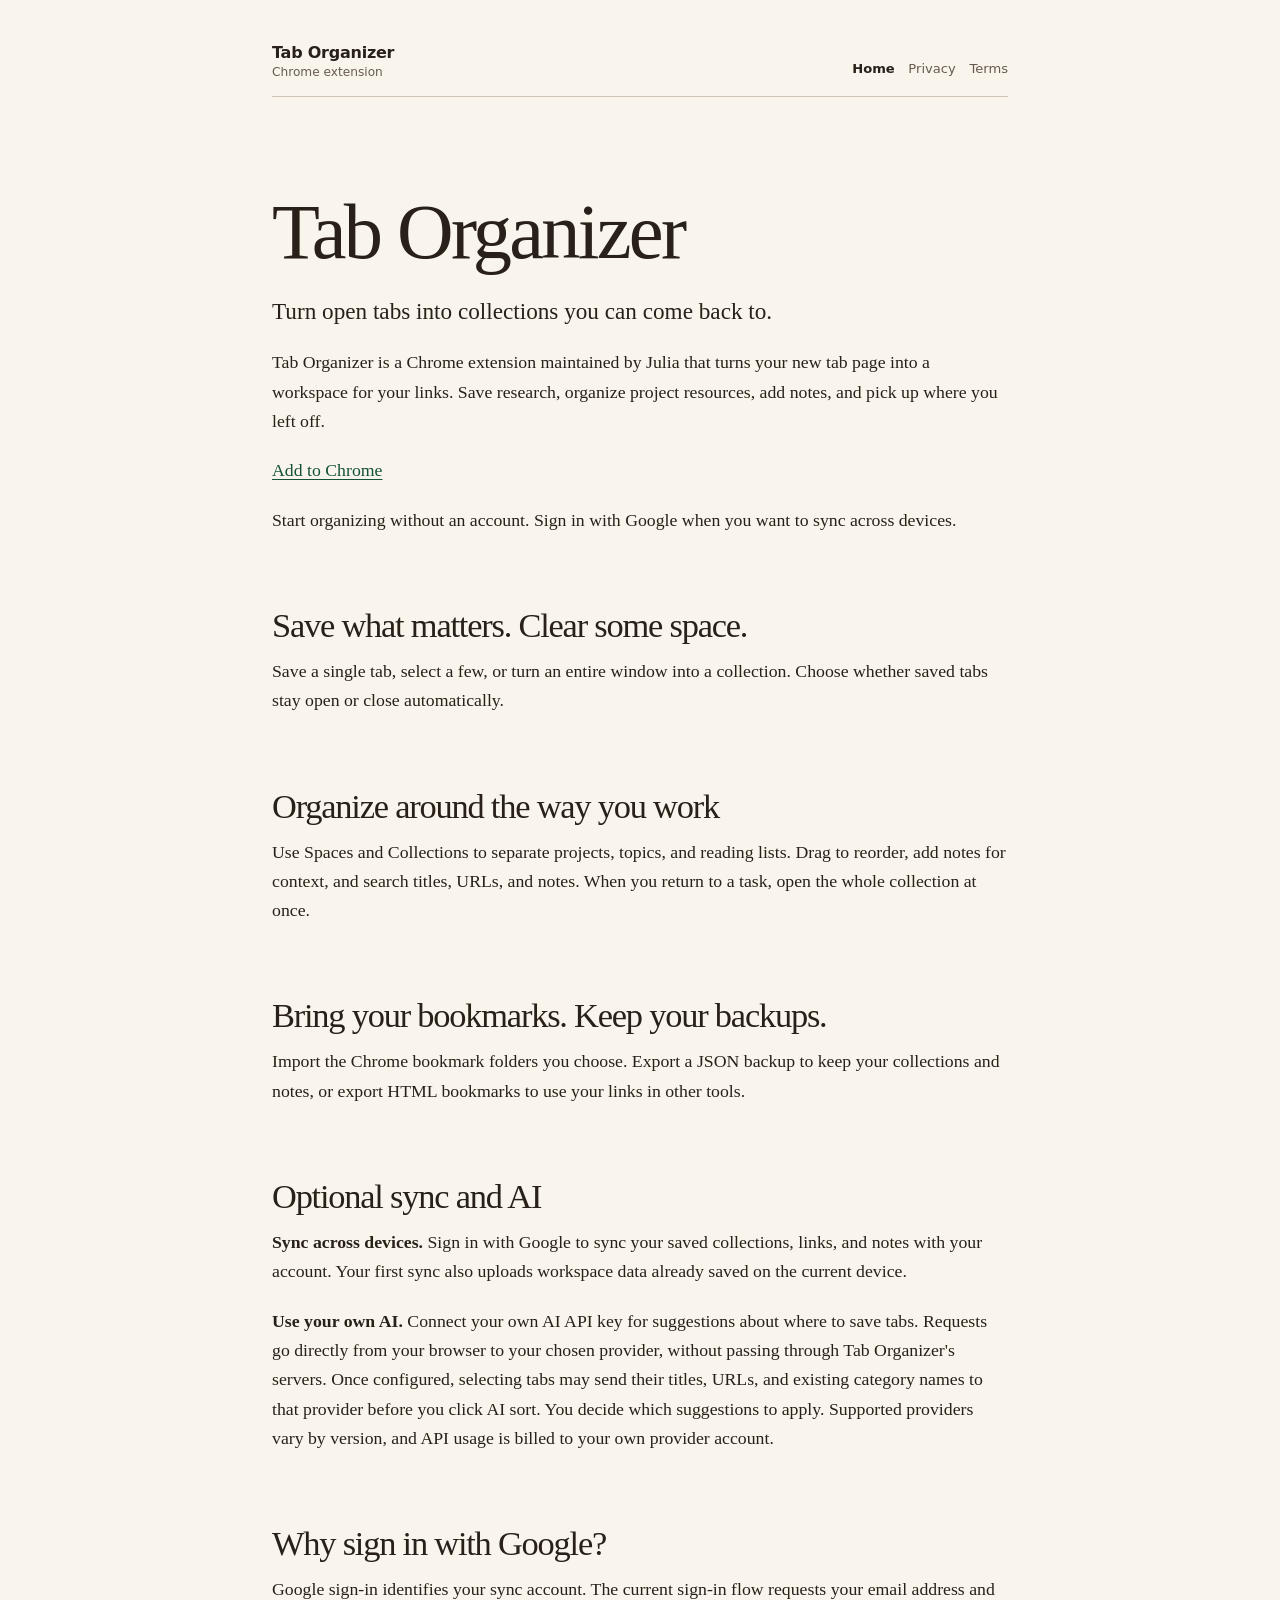
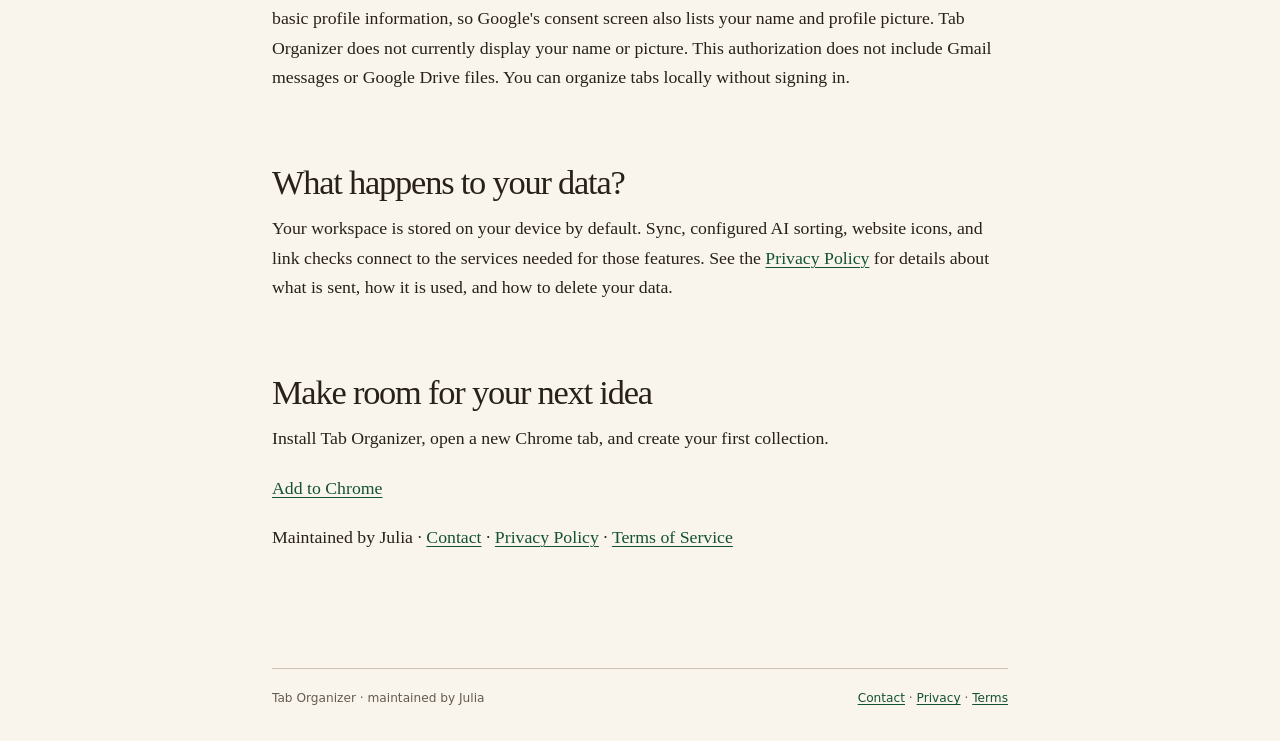
==== index.html @ 96f3fb26 "Publish Tab Organizer public pages" ====
<!doctype html>
<html lang="en">
<head>
  <meta charset="utf-8">
  <meta name="viewport" content="width=device-width, initial-scale=1">
  <meta name="description" content="Turn open tabs into collections you can come back to.">
  <title>Tab Organizer · Tab Organizer</title>
  <link rel="stylesheet" href="styles.css">
</head>
<body>
  <a class="skip-link" href="#main-content">Skip to content</a>
  <header class="site-header">
    <div class="masthead"><a class="wordmark" href="./">Tab Organizer</a><span>Chrome extension</span></div>
    <nav aria-label="Primary navigation"><a aria-current="page" href="./">Home</a><a href="privacy/">Privacy</a><a href="terms/">Terms</a></nav>
  </header>
  <main id="main-content"><h1>Tab Organizer</h1>

<p>Turn open tabs into collections you can come back to.</p>

<p>Tab Organizer is a Chrome extension maintained by Julia that turns your new tab page into a workspace for your links. Save research, organize project resources, add notes, and pick up where you left off.</p>

<p><a href="https://chromewebstore.google.com/detail/dhcfmkibljiggkieeikdoonjkkaooaof">Add to Chrome</a></p>

<p>Start organizing without an account. Sign in with Google when you want to sync across devices.</p>

<h2>Save what matters. Clear some space.</h2>

<p>Save a single tab, select a few, or turn an entire window into a collection. Choose whether saved tabs stay open or close automatically.</p>

<h2>Organize around the way you work</h2>

<p>Use Spaces and Collections to separate projects, topics, and reading lists. Drag to reorder, add notes for context, and search titles, URLs, and notes. When you return to a task, open the whole collection at once.</p>

<h2>Bring your bookmarks. Keep your backups.</h2>

<p>Import the Chrome bookmark folders you choose. Export a JSON backup to keep your collections and notes, or export HTML bookmarks to use your links in other tools.</p>

<h2>Optional sync and AI</h2>

<p><strong>Sync across devices.</strong> Sign in with Google to sync your saved collections, links, and notes with your account. Your first sync also uploads workspace data already saved on the current device.</p>

<p><strong>Use your own AI.</strong> Connect your own AI API key for suggestions about where to save tabs. Requests go directly from your browser to your chosen provider, without passing through Tab Organizer&#39;s servers. Once configured, selecting tabs may send their titles, URLs, and existing category names to that provider before you click AI sort. You decide which suggestions to apply. Supported providers vary by version, and API usage is billed to your own provider account.</p>

<h2>Why sign in with Google?</h2>

<p>Google sign-in identifies your sync account. The current sign-in flow requests your email address and basic profile information, so Google&#39;s consent screen also lists your name and profile picture. Tab Organizer does not currently display your name or picture. This authorization does not include Gmail messages or Google Drive files. You can organize tabs locally without signing in.</p>

<h2>What happens to your data?</h2>

<p>Your workspace is stored on your device by default. Sync, configured AI sorting, website icons, and link checks connect to the services needed for those features. See the <a href="privacy/">Privacy Policy</a> for details about what is sent, how it is used, and how to delete your data.</p>

<h2>Make room for your next idea</h2>

<p>Install Tab Organizer, open a new Chrome tab, and create your first collection.</p>

<p><a href="https://chromewebstore.google.com/detail/dhcfmkibljiggkieeikdoonjkkaooaof">Add to Chrome</a></p>

<p>Maintained by Julia · <a href="mailto:juliachen.designwork@gmail.com">Contact</a> · <a href="privacy/">Privacy Policy</a> · <a href="terms/">Terms of Service</a></p></main>
  <footer class="site-footer"><span>Tab Organizer · maintained by Julia</span><span><a href="mailto:juliachen.designwork@gmail.com">Contact</a> · <a href="privacy/">Privacy</a> · <a href="terms/">Terms</a></span></footer>
</body>
</html>
---- styles.css ----
:root {
  color-scheme: light;
  --paper: oklch(97% 0.012 83);
  --ink: oklch(25% 0.018 62);
  --muted: oklch(48% 0.024 65);
  --line: oklch(82% 0.025 77);
  --accent: oklch(39% 0.08 158);
  --focus: oklch(48% 0.15 250);
}
* { box-sizing: border-box; }
html { background: var(--paper); }
body { margin: 0; color: var(--ink); background: var(--paper); font-family: Georgia, 'Times New Roman', serif; font-size: clamp(1rem, .95rem + .2vw, 1.12rem); line-height: 1.65; }
a { color: var(--accent); text-decoration-thickness: .08em; text-underline-offset: .16em; overflow-wrap: anywhere; }
a:hover { color: var(--ink); }
a:focus-visible { outline: 3px solid var(--focus); outline-offset: 3px; border-radius: 2px; }
.skip-link { position: fixed; top: .75rem; left: .75rem; z-index: 2; padding: .45rem .7rem; background: var(--ink); color: var(--paper); transform: translateY(-180%); }
.skip-link:focus { transform: translateY(0); }
.site-header, main, .site-footer { width: min(100% - 2.5rem, 46rem); margin-inline: auto; }
.site-header { display: flex; align-items: end; justify-content: space-between; gap: 1rem; padding: clamp(1.4rem, 4vw, 2.7rem) 0 1rem; border-bottom: 1px solid var(--line); font-family: ui-sans-serif, system-ui, sans-serif; }
.masthead { display: grid; gap: .1rem; line-height: 1.25; }
.wordmark { color: var(--ink); font-size: 1rem; font-weight: 700; text-decoration: none; letter-spacing: -.015em; }
.masthead span { color: var(--muted); font-size: .76rem; }
nav { display: flex; flex-wrap: wrap; gap: .85rem; font-size: .82rem; }
nav a { color: var(--muted); text-decoration: none; }
nav a[aria-current='page'] { color: var(--ink); font-weight: 700; }
main { padding: clamp(2.8rem, 8vw, 5.8rem) 0 clamp(3rem, 8vw, 6rem); }
h1, h2 { font-weight: 400; line-height: 1.08; letter-spacing: -.035em; }
h1 { max-width: 15ch; margin: 0 0 1.2rem; font-size: clamp(2.55rem, 8vw, 4.9rem); }
h2 { margin: clamp(2.7rem, 7vw, 4.5rem) 0 .8rem; font-size: clamp(1.48rem, 4vw, 2.15rem); }
h1 + p { max-width: 34rem; margin-top: 0; font-size: clamp(1.18rem, 1.05rem + .5vw, 1.45rem); line-height: 1.5; }
p, ul { margin: 0 0 1.25rem; }
ul { padding-left: 1.3rem; }
li + li { margin-top: .45rem; }
strong { font-weight: 700; }
.site-footer { display: flex; justify-content: space-between; gap: 1rem; padding: 1.25rem 0 2.1rem; border-top: 1px solid var(--line); color: var(--muted); font-family: ui-sans-serif, system-ui, sans-serif; font-size: .76rem; line-height: 1.5; }
@media (max-width: 34rem) { .site-header, .site-footer { align-items: start; flex-direction: column; } }
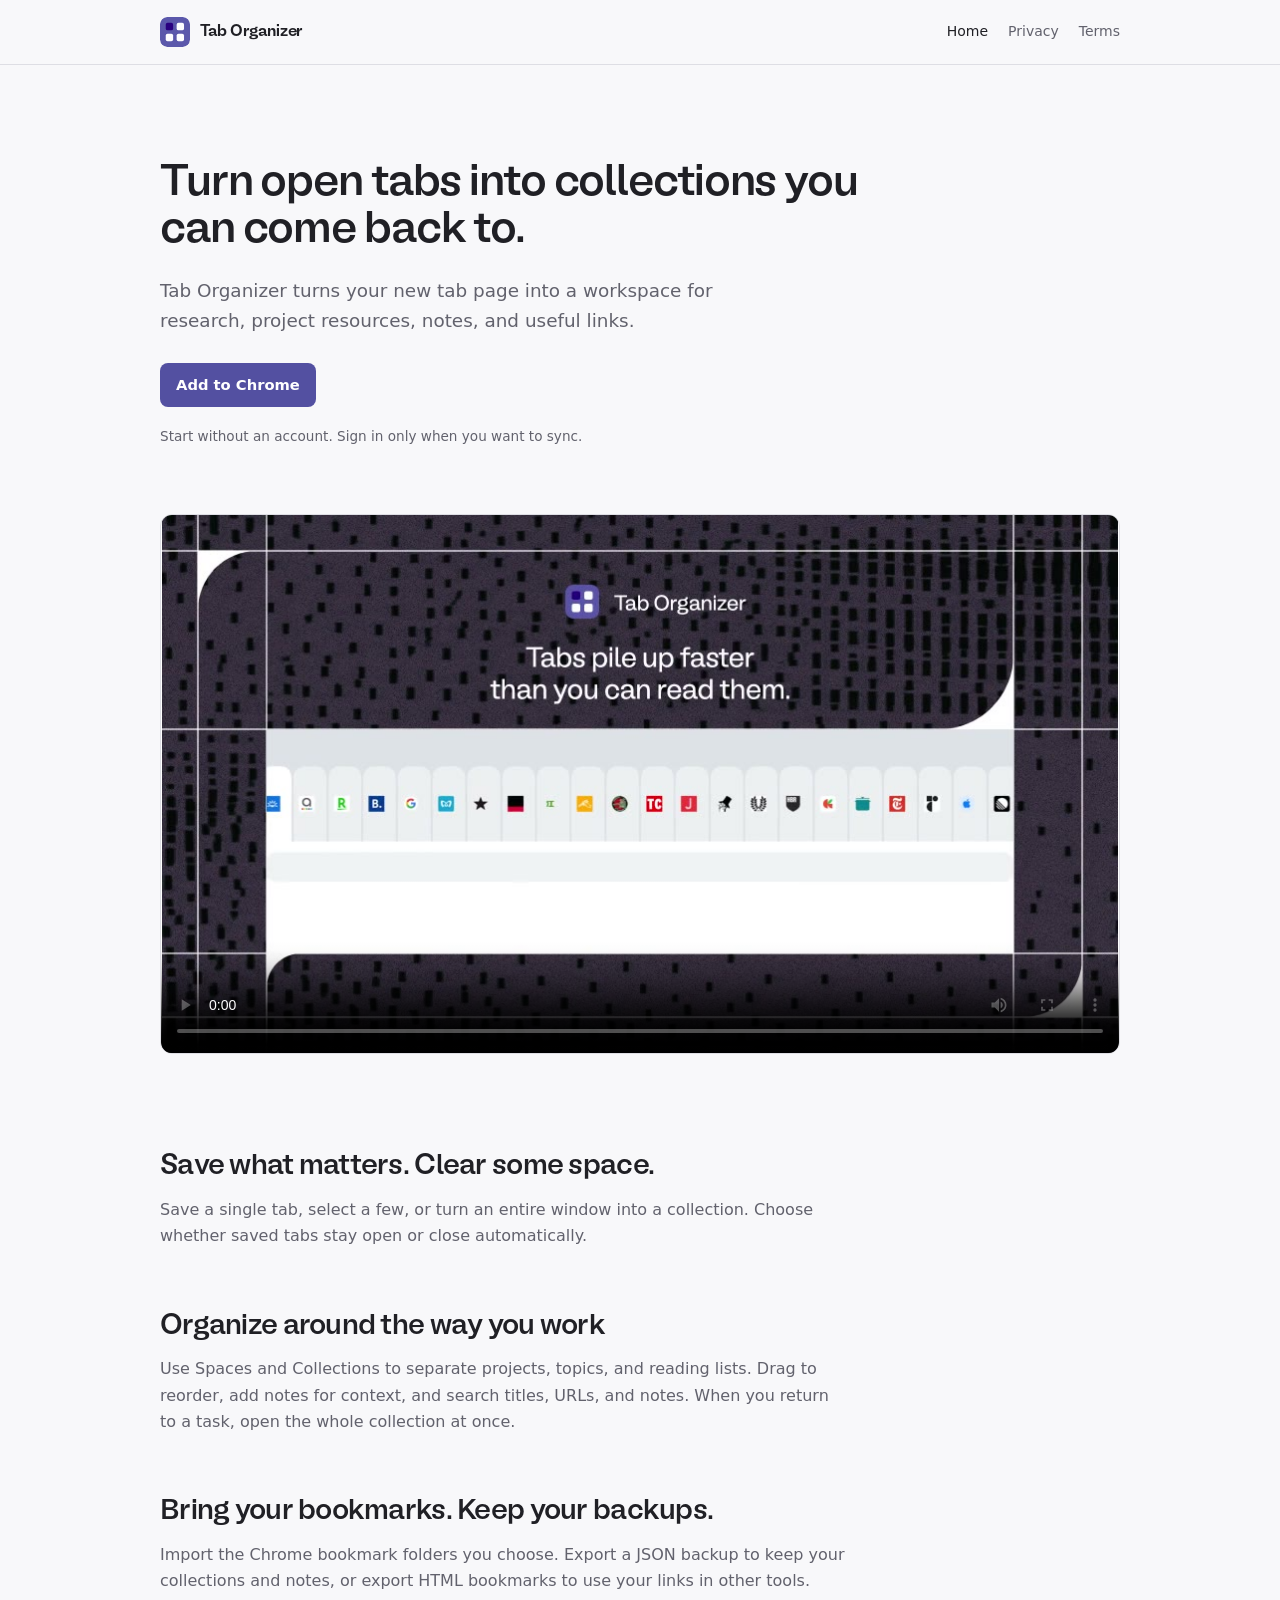
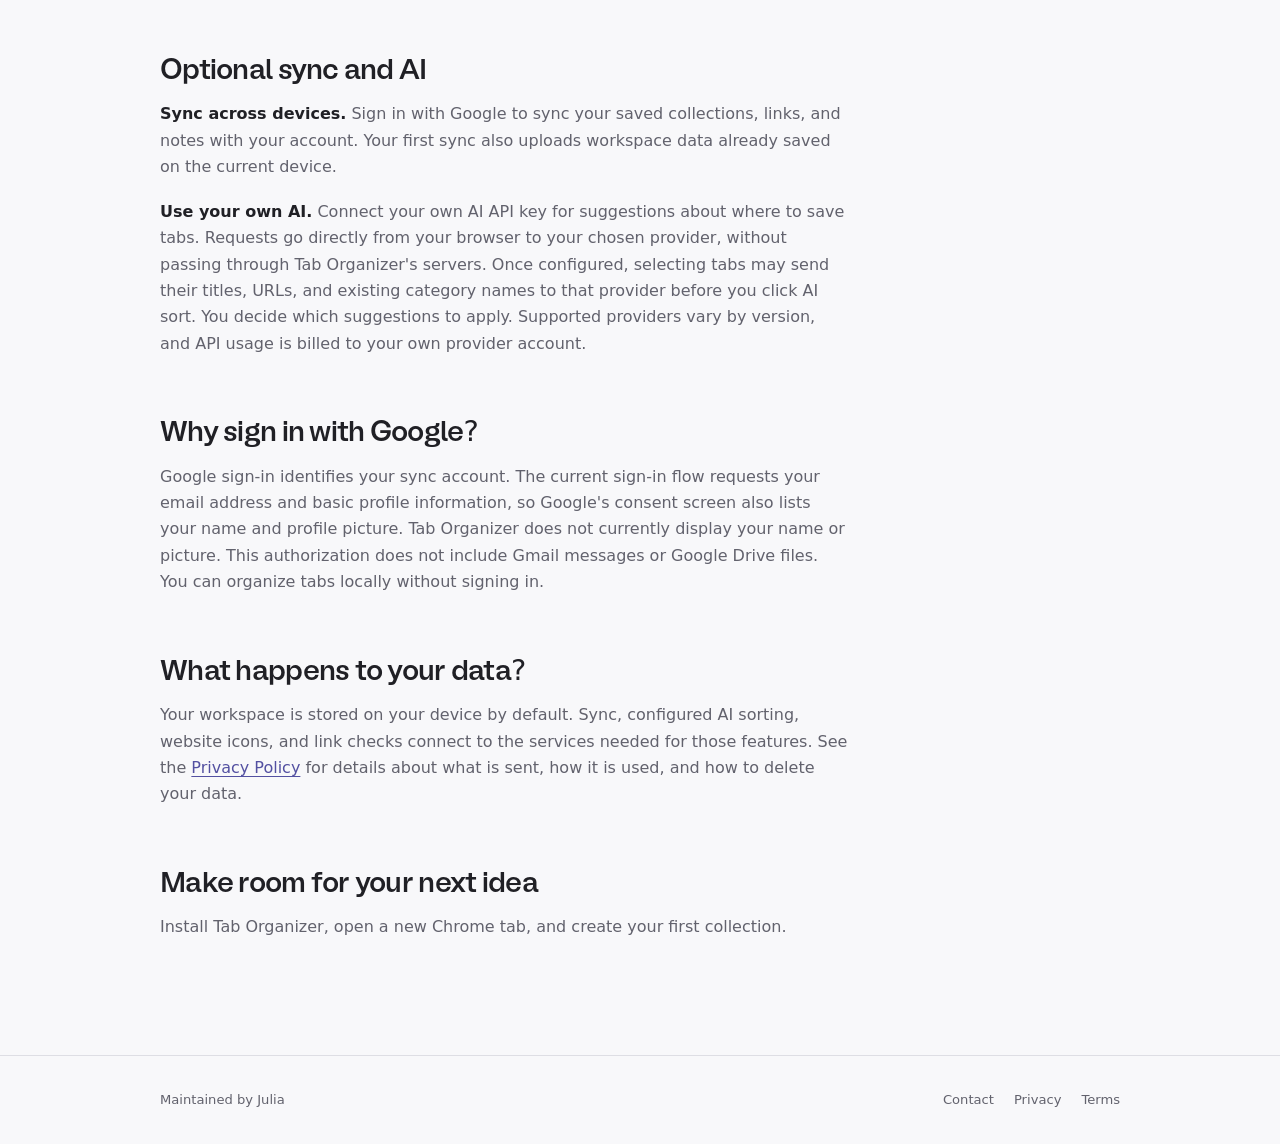
==== commit 4277fc19: "Refresh site and add product video" ====
--- a/index.html
+++ b/index.html
@@ -3,59 +3,112 @@
 <head>
   <meta charset="utf-8">
   <meta name="viewport" content="width=device-width, initial-scale=1">
+  <meta name="google-site-verification" content="kIZrXvDH9I8rc67ymch1c_rf15SznMS1m91wv7QL0Gw">
   <meta name="description" content="Turn open tabs into collections you can come back to.">
-  <title>Tab Organizer · Tab Organizer</title>
+  <title>Tab Organizer</title>
+  <link rel="icon" href="app-icon.svg" type="image/svg+xml">
   <link rel="stylesheet" href="styles.css">
 </head>
 <body>
   <a class="skip-link" href="#main-content">Skip to content</a>
   <header class="site-header">
-    <div class="masthead"><a class="wordmark" href="./">Tab Organizer</a><span>Chrome extension</span></div>
-    <nav aria-label="Primary navigation"><a aria-current="page" href="./">Home</a><a href="privacy/">Privacy</a><a href="terms/">Terms</a></nav>
+    <div class="site-width header-inner">
+      <a class="brand" href="./" aria-label="Tab Organizer home">
+        <img src="app-icon.svg" width="30" height="30" alt="">
+        <span>Tab Organizer</span>
+      </a>
+      <nav aria-label="Primary navigation">
+        <a aria-current="page" href="./">Home</a>
+        <a href="privacy/">Privacy</a>
+        <a href="terms/">Terms</a>
+      </nav>
+    </div>
   </header>
-  <main id="main-content"><h1>Tab Organizer</h1>
+  <main id="main-content" class="site-width home-main">
+<header class="page-header home-header">
+<h1>Turn open tabs into collections you can come back to.</h1>
 
-<p>Turn open tabs into collections you can come back to.</p>
+<p>Tab Organizer turns your new tab page into a workspace for research, project resources, notes, and useful links.</p>
 
-<p>Tab Organizer is a Chrome extension maintained by Julia that turns your new tab page into a workspace for your links. Save research, organize project resources, add notes, and pick up where you left off.</p>
+<p><a class="button" href="https://chromewebstore.google.com/detail/dhcfmkibljiggkieeikdoonjkkaooaof">Add to Chrome</a></p>
 
-<p><a href="https://chromewebstore.google.com/detail/dhcfmkibljiggkieeikdoonjkkaooaof">Add to Chrome</a></p>
+<p class="small-note">Start without an account. Sign in only when you want to sync.</p>
+</header>
 
-<p>Start organizing without an account. Sign in with Google when you want to sync across devices.</p>
+<figure class="product-demo">
+  <video controls playsinline preload="metadata" poster="video-poster.jpg" aria-label="Tab Organizer product overview">
+    <source src="product-overview.mp4" type="video/mp4">
+    Your browser does not support embedded video. <a href="product-overview.mp4">Open the product video</a>.
+  </video>
+</figure>
 
+<article class="home-copy">
+<section>
 <h2>Save what matters. Clear some space.</h2>
 
 <p>Save a single tab, select a few, or turn an entire window into a collection. Choose whether saved tabs stay open or close automatically.</p>
 
+
+</section>
+
+<section>
 <h2>Organize around the way you work</h2>
 
 <p>Use Spaces and Collections to separate projects, topics, and reading lists. Drag to reorder, add notes for context, and search titles, URLs, and notes. When you return to a task, open the whole collection at once.</p>
 
+
+</section>
+
+<section>
 <h2>Bring your bookmarks. Keep your backups.</h2>
 
 <p>Import the Chrome bookmark folders you choose. Export a JSON backup to keep your collections and notes, or export HTML bookmarks to use your links in other tools.</p>
 
+
+</section>
+
+<section>
 <h2>Optional sync and AI</h2>
 
 <p><strong>Sync across devices.</strong> Sign in with Google to sync your saved collections, links, and notes with your account. Your first sync also uploads workspace data already saved on the current device.</p>
 
 <p><strong>Use your own AI.</strong> Connect your own AI API key for suggestions about where to save tabs. Requests go directly from your browser to your chosen provider, without passing through Tab Organizer&#39;s servers. Once configured, selecting tabs may send their titles, URLs, and existing category names to that provider before you click AI sort. You decide which suggestions to apply. Supported providers vary by version, and API usage is billed to your own provider account.</p>
 
+
+</section>
+
+<section>
 <h2>Why sign in with Google?</h2>
 
 <p>Google sign-in identifies your sync account. The current sign-in flow requests your email address and basic profile information, so Google&#39;s consent screen also lists your name and profile picture. Tab Organizer does not currently display your name or picture. This authorization does not include Gmail messages or Google Drive files. You can organize tabs locally without signing in.</p>
 
+
+</section>
+
+<section>
 <h2>What happens to your data?</h2>
 
 <p>Your workspace is stored on your device by default. Sync, configured AI sorting, website icons, and link checks connect to the services needed for those features. See the <a href="privacy/">Privacy Policy</a> for details about what is sent, how it is used, and how to delete your data.</p>
 
+
+</section>
+
+<section>
 <h2>Make room for your next idea</h2>
 
 <p>Install Tab Organizer, open a new Chrome tab, and create your first collection.</p>
-
-<p><a href="https://chromewebstore.google.com/detail/dhcfmkibljiggkieeikdoonjkkaooaof">Add to Chrome</a></p>
-
-<p>Maintained by Julia · <a href="mailto:juliachen.designwork@gmail.com">Contact</a> · <a href="privacy/">Privacy Policy</a> · <a href="terms/">Terms of Service</a></p></main>
-  <footer class="site-footer"><span>Tab Organizer · maintained by Julia</span><span><a href="mailto:juliachen.designwork@gmail.com">Contact</a> · <a href="privacy/">Privacy</a> · <a href="terms/">Terms</a></span></footer>
+</section>
+</article>
+  </main>
+  <footer class="site-footer">
+    <div class="site-width footer-inner">
+      <span>Maintained by Julia</span>
+      <nav aria-label="Footer navigation">
+        <a href="mailto:juliachen.designwork@gmail.com">Contact</a>
+        <a href="privacy/">Privacy</a>
+        <a href="terms/">Terms</a>
+      </nav>
+    </div>
+  </footer>
 </body>
 </html>
--- a/styles.css
+++ b/styles.css
@@ -1,36 +1,370 @@
+@font-face {
+  font-family: "BL Melody";
+  src: url("fonts/BLMelody-Medium.otf") format("opentype");
+  font-display: swap;
+  font-style: normal;
+  font-weight: 500;
+}
+
+@font-face {
+  font-family: "BL Melody";
+  src: url("fonts/BLMelody-SemiBold.otf") format("opentype");
+  font-display: swap;
+  font-style: normal;
+  font-weight: 600;
+}
+
 :root {
-  color-scheme: light;
-  --paper: oklch(97% 0.012 83);
-  --ink: oklch(25% 0.018 62);
-  --muted: oklch(48% 0.024 65);
-  --line: oklch(82% 0.025 77);
-  --accent: oklch(39% 0.08 158);
-  --focus: oklch(48% 0.15 250);
-}
-* { box-sizing: border-box; }
-html { background: var(--paper); }
-body { margin: 0; color: var(--ink); background: var(--paper); font-family: Georgia, 'Times New Roman', serif; font-size: clamp(1rem, .95rem + .2vw, 1.12rem); line-height: 1.65; }
-a { color: var(--accent); text-decoration-thickness: .08em; text-underline-offset: .16em; overflow-wrap: anywhere; }
-a:hover { color: var(--ink); }
-a:focus-visible { outline: 3px solid var(--focus); outline-offset: 3px; border-radius: 2px; }
-.skip-link { position: fixed; top: .75rem; left: .75rem; z-index: 2; padding: .45rem .7rem; background: var(--ink); color: var(--paper); transform: translateY(-180%); }
-.skip-link:focus { transform: translateY(0); }
-.site-header, main, .site-footer { width: min(100% - 2.5rem, 46rem); margin-inline: auto; }
-.site-header { display: flex; align-items: end; justify-content: space-between; gap: 1rem; padding: clamp(1.4rem, 4vw, 2.7rem) 0 1rem; border-bottom: 1px solid var(--line); font-family: ui-sans-serif, system-ui, sans-serif; }
-.masthead { display: grid; gap: .1rem; line-height: 1.25; }
-.wordmark { color: var(--ink); font-size: 1rem; font-weight: 700; text-decoration: none; letter-spacing: -.015em; }
-.masthead span { color: var(--muted); font-size: .76rem; }
-nav { display: flex; flex-wrap: wrap; gap: .85rem; font-size: .82rem; }
-nav a { color: var(--muted); text-decoration: none; }
-nav a[aria-current='page'] { color: var(--ink); font-weight: 700; }
-main { padding: clamp(2.8rem, 8vw, 5.8rem) 0 clamp(3rem, 8vw, 6rem); }
-h1, h2 { font-weight: 400; line-height: 1.08; letter-spacing: -.035em; }
-h1 { max-width: 15ch; margin: 0 0 1.2rem; font-size: clamp(2.55rem, 8vw, 4.9rem); }
-h2 { margin: clamp(2.7rem, 7vw, 4.5rem) 0 .8rem; font-size: clamp(1.48rem, 4vw, 2.15rem); }
-h1 + p { max-width: 34rem; margin-top: 0; font-size: clamp(1.18rem, 1.05rem + .5vw, 1.45rem); line-height: 1.5; }
-p, ul { margin: 0 0 1.25rem; }
-ul { padding-left: 1.3rem; }
-li + li { margin-top: .45rem; }
-strong { font-weight: 700; }
-.site-footer { display: flex; justify-content: space-between; gap: 1rem; padding: 1.25rem 0 2.1rem; border-top: 1px solid var(--line); color: var(--muted); font-family: ui-sans-serif, system-ui, sans-serif; font-size: .76rem; line-height: 1.5; }
-@media (max-width: 34rem) { .site-header, .site-footer { align-items: start; flex-direction: column; } }
+  color-scheme: light dark;
+  --canvas: #f8f8fa;
+  --surface: #ffffff;
+  --ink: #202025;
+  --muted: #62626d;
+  --line: #dedee4;
+  --accent: #5350a1;
+  --accent-hover: #353278;
+  --accent-text: #ffffff;
+  --focus: #1769c2;
+}
+
+@media (prefers-color-scheme: dark) {
+  :root {
+    --canvas: #18181b;
+    --surface: #212126;
+    --ink: #f1f1f3;
+    --muted: #b7b7c0;
+    --line: #3b3b42;
+    --accent: #b9b7fa;
+    --accent-hover: #d2d0ff;
+    --accent-text: #18181b;
+    --focus: #75b7ff;
+  }
+}
+
+* {
+  box-sizing: border-box;
+}
+
+html {
+  background: var(--canvas);
+}
+
+body {
+  margin: 0;
+  color: var(--ink);
+  background: var(--canvas);
+  font-family: ui-sans-serif, system-ui, -apple-system, BlinkMacSystemFont, "Segoe UI", sans-serif;
+  font-size: 1rem;
+  line-height: 1.65;
+  text-rendering: optimizeLegibility;
+}
+
+img {
+  display: block;
+  max-width: 100%;
+}
+
+a {
+  color: var(--accent);
+  text-decoration-thickness: 1px;
+  text-underline-offset: .18em;
+  overflow-wrap: anywhere;
+}
+
+a:hover {
+  color: var(--accent-hover);
+}
+
+a:focus-visible {
+  outline: 3px solid var(--focus);
+  outline-offset: 3px;
+  border-radius: 3px;
+}
+
+.skip-link {
+  position: fixed;
+  top: .75rem;
+  left: .75rem;
+  z-index: 2;
+  padding: .5rem .75rem;
+  color: var(--surface);
+  background: var(--ink);
+  transform: translateY(-180%);
+}
+
+.skip-link:focus {
+  transform: translateY(0);
+}
+
+.skip-link:hover {
+  color: var(--surface);
+}
+
+.site-width {
+  width: min(100% - 2.5rem, 60rem);
+  margin-inline: auto;
+}
+
+.site-header {
+  border-bottom: 1px solid var(--line);
+}
+
+.header-inner {
+  display: flex;
+  min-height: 64px;
+  align-items: center;
+  justify-content: space-between;
+  gap: 2rem;
+}
+
+.brand {
+  display: inline-flex;
+  align-items: center;
+  gap: .65rem;
+  color: var(--ink);
+  font-family: "BL Melody", ui-sans-serif, system-ui, sans-serif;
+  font-weight: 600;
+  letter-spacing: -.01em;
+  text-decoration: none;
+  white-space: nowrap;
+}
+
+.brand:hover {
+  color: var(--ink);
+}
+
+.brand img {
+  border-radius: 7px;
+}
+
+nav {
+  display: flex;
+  align-items: center;
+  gap: 1.25rem;
+  white-space: nowrap;
+}
+
+nav a {
+  color: var(--muted);
+  font-size: .875rem;
+  font-weight: 500;
+  text-decoration: none;
+}
+
+nav a[aria-current="page"] {
+  color: var(--ink);
+}
+
+h1,
+h2,
+h3 {
+  margin-top: 0;
+  font-family: "BL Melody", ui-sans-serif, system-ui, sans-serif;
+  font-weight: 500;
+  letter-spacing: -.025em;
+}
+
+h1 {
+  margin-bottom: 1.25rem;
+  font-size: clamp(2.15rem, 5vw, 2.8rem);
+  line-height: 1.06;
+}
+
+h2 {
+  margin-bottom: .75rem;
+  font-size: clamp(1.45rem, 3vw, 1.8rem);
+  line-height: 1.2;
+}
+
+h3 {
+  margin-bottom: .35rem;
+  font-size: 1.05rem;
+  font-weight: 600;
+  letter-spacing: -.01em;
+}
+
+p,
+ul {
+  margin-top: 0;
+  margin-bottom: 1.15rem;
+}
+
+li + li {
+  margin-top: .45rem;
+}
+
+strong {
+  color: var(--ink);
+  font-weight: 650;
+}
+
+.page-header {
+  padding-top: clamp(4rem, 9vw, 6rem);
+}
+
+.home-main {
+  padding-bottom: 6rem;
+}
+
+.home-header {
+  max-width: 46rem;
+  padding-bottom: 3rem;
+}
+
+.home-header > p:first-of-type {
+  max-width: 39rem;
+  color: var(--muted);
+  font-size: 1.15rem;
+}
+
+.button {
+  display: inline-flex;
+  min-height: 44px;
+  align-items: center;
+  justify-content: center;
+  margin-top: .5rem;
+  padding: .65rem 1rem;
+  border-radius: 8px;
+  color: var(--accent-text);
+  background: var(--accent);
+  font-size: .92rem;
+  font-weight: 650;
+  line-height: 1;
+  text-decoration: none;
+  white-space: nowrap;
+}
+
+.button:hover {
+  color: var(--accent-text);
+  background: var(--accent-hover);
+}
+
+.button:active {
+  transform: translateY(1px);
+}
+
+.small-note {
+  margin-top: 1rem !important;
+  color: var(--muted);
+  font-size: .85rem !important;
+}
+
+.product-demo {
+  margin: 0 0 clamp(4rem, 8vw, 6rem);
+}
+
+.product-demo video {
+  display: block;
+  width: 100%;
+  height: auto;
+  aspect-ratio: 16 / 9;
+  border: 1px solid var(--line);
+  border-radius: 12px;
+  background: var(--surface);
+}
+
+.home-copy {
+  max-width: 43rem;
+}
+
+.home-copy section + section {
+  margin-top: 3.75rem;
+}
+
+.home-copy p,
+.document-copy p,
+.document-copy li,
+.document-header > p:not(.updated) {
+  color: var(--muted);
+}
+
+.home-copy h3 {
+  margin-top: 1.75rem;
+}
+
+.document-main {
+  width: min(100% - 2.5rem, 44rem);
+  margin-inline: auto;
+  padding-bottom: 6rem;
+}
+
+.document-header {
+  padding-bottom: 3rem;
+  border-bottom: 1px solid var(--line);
+}
+
+.document-header h1 {
+  margin-bottom: .8rem;
+}
+
+.updated {
+  margin-bottom: 2rem;
+  color: var(--muted);
+  font-size: .85rem;
+}
+
+.document-copy {
+  padding-top: 3rem;
+}
+
+.document-copy section + section {
+  margin-top: 3.75rem;
+}
+
+.document-copy ul {
+  padding-left: 1.25rem;
+}
+
+.site-footer {
+  border-top: 1px solid var(--line);
+}
+
+.footer-inner {
+  display: flex;
+  min-height: 88px;
+  align-items: center;
+  justify-content: space-between;
+  gap: 2rem;
+  color: var(--muted);
+  font-size: .82rem;
+}
+
+.footer-inner nav a {
+  font-size: .82rem;
+}
+
+@media (max-width: 38rem) {
+  .site-width,
+  .document-main {
+    width: min(100% - 2rem, 60rem);
+  }
+
+  .header-inner {
+    gap: 1rem;
+  }
+
+  nav {
+    gap: .9rem;
+  }
+
+  .page-header {
+    padding-top: 3.5rem;
+  }
+
+  .product-demo {
+    margin-bottom: 4rem;
+  }
+
+  .footer-inner {
+    min-height: 0;
+    align-items: flex-start;
+    flex-direction: column;
+    padding: 1.5rem 0 2rem;
+  }
+}
+
+@media (max-width: 23rem) {
+  .brand span {
+    display: none;
+  }
+}
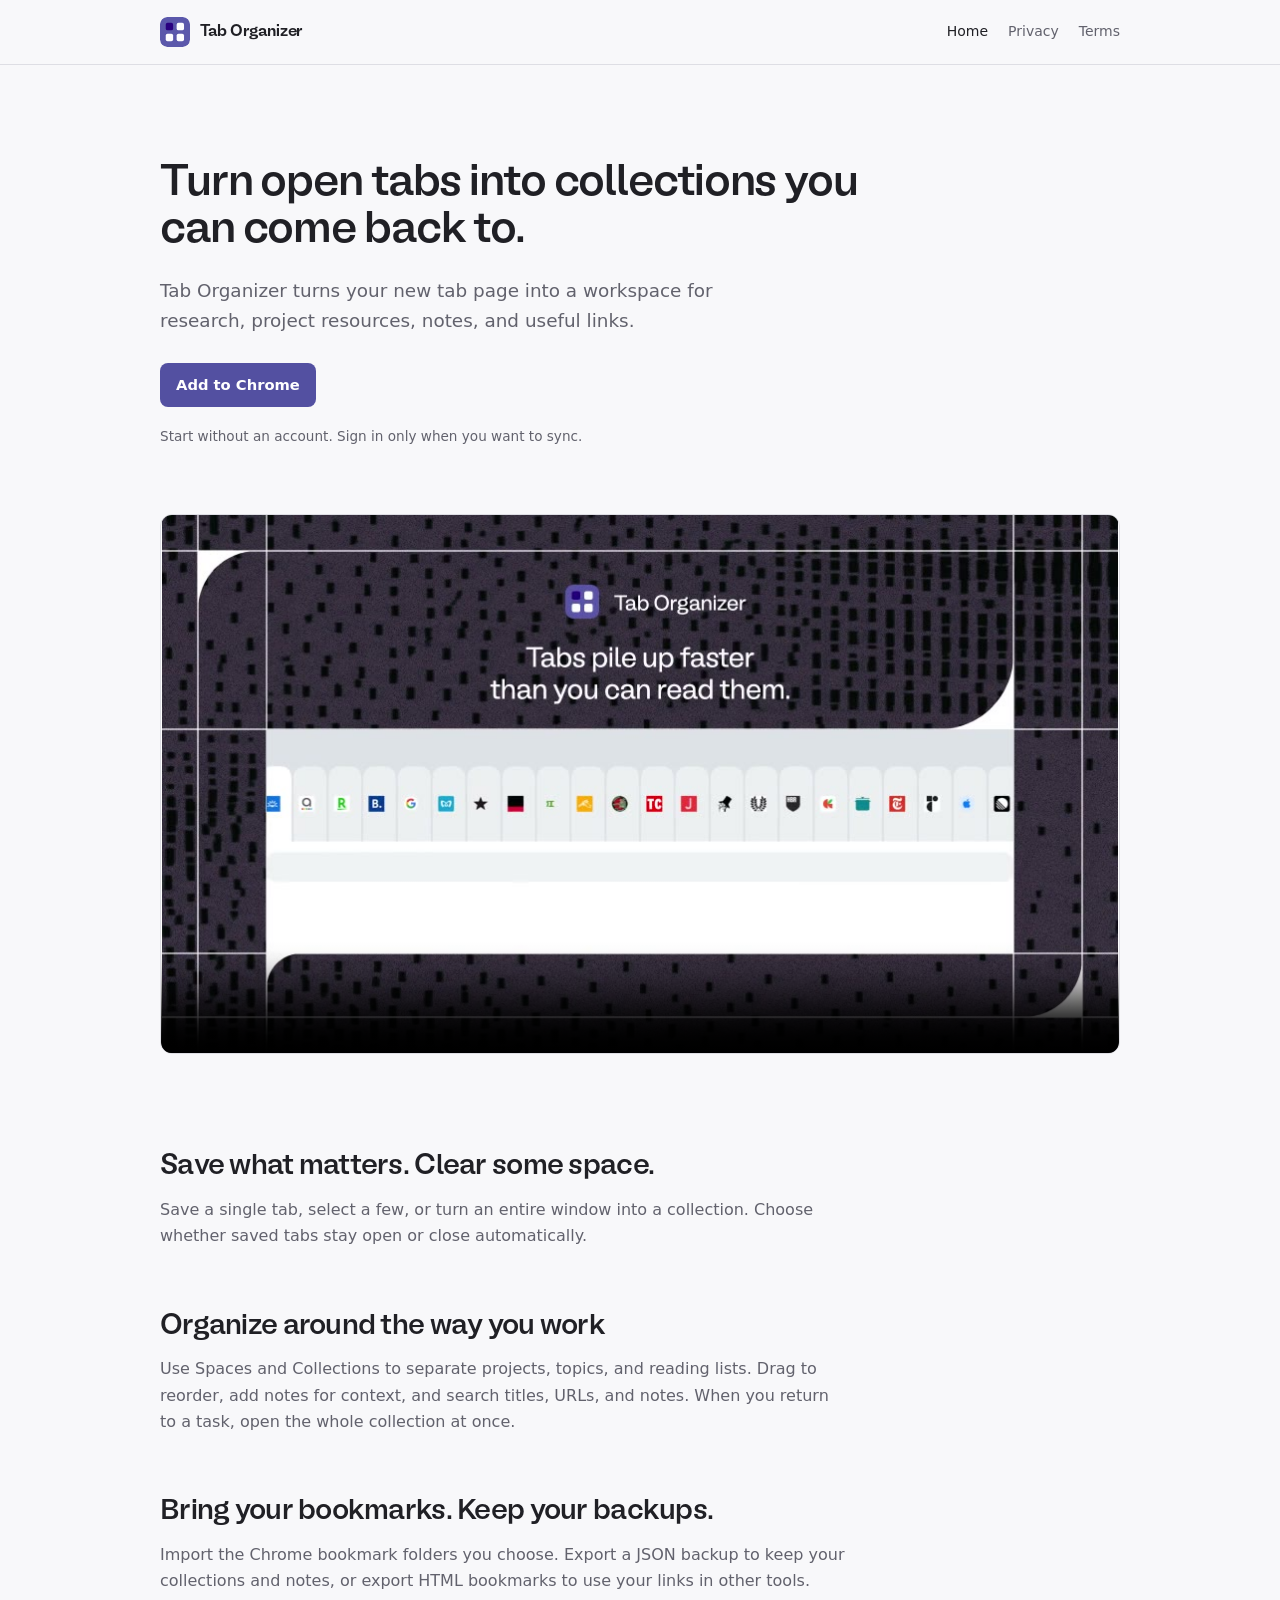
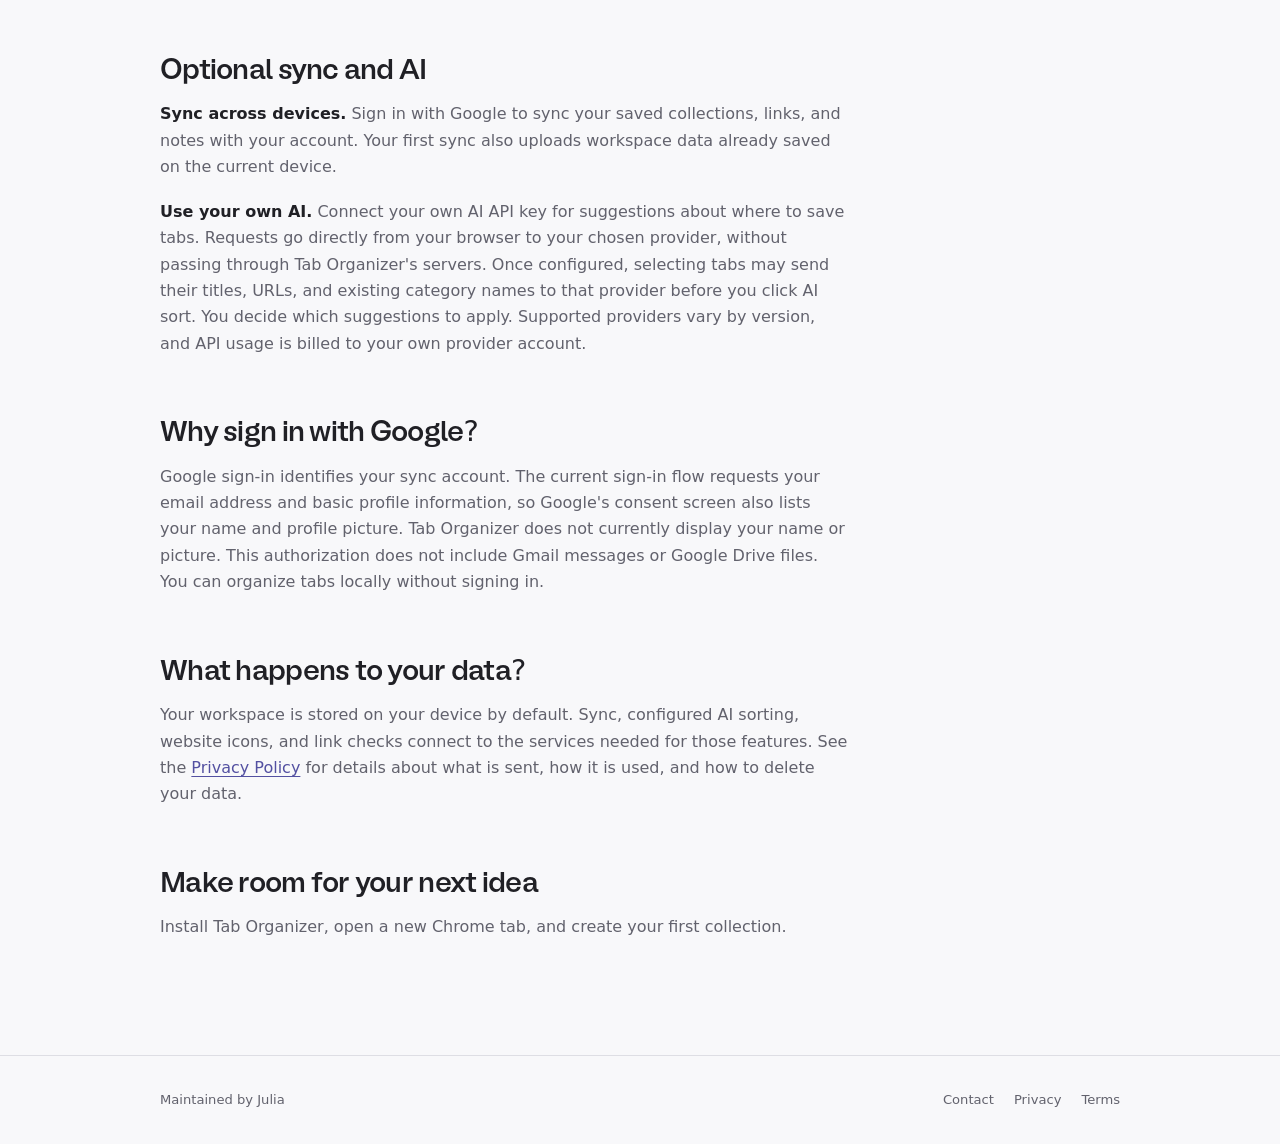
==== commit d4be50c3: "Bust public site asset cache" ====
--- a/index.html
+++ b/index.html
@@ -6,8 +6,8 @@
   <meta name="google-site-verification" content="kIZrXvDH9I8rc67ymch1c_rf15SznMS1m91wv7QL0Gw">
   <meta name="description" content="Turn open tabs into collections you can come back to.">
   <title>Tab Organizer</title>
-  <link rel="icon" href="app-icon.svg" type="image/svg+xml">
-  <link rel="stylesheet" href="styles.css">
+  <link rel="icon" href="app-icon.svg?v=20260928" type="image/svg+xml">
+  <link rel="stylesheet" href="styles.css?v=20260928">
 </head>
 <body>
   <a class="skip-link" href="#main-content">Skip to content</a>
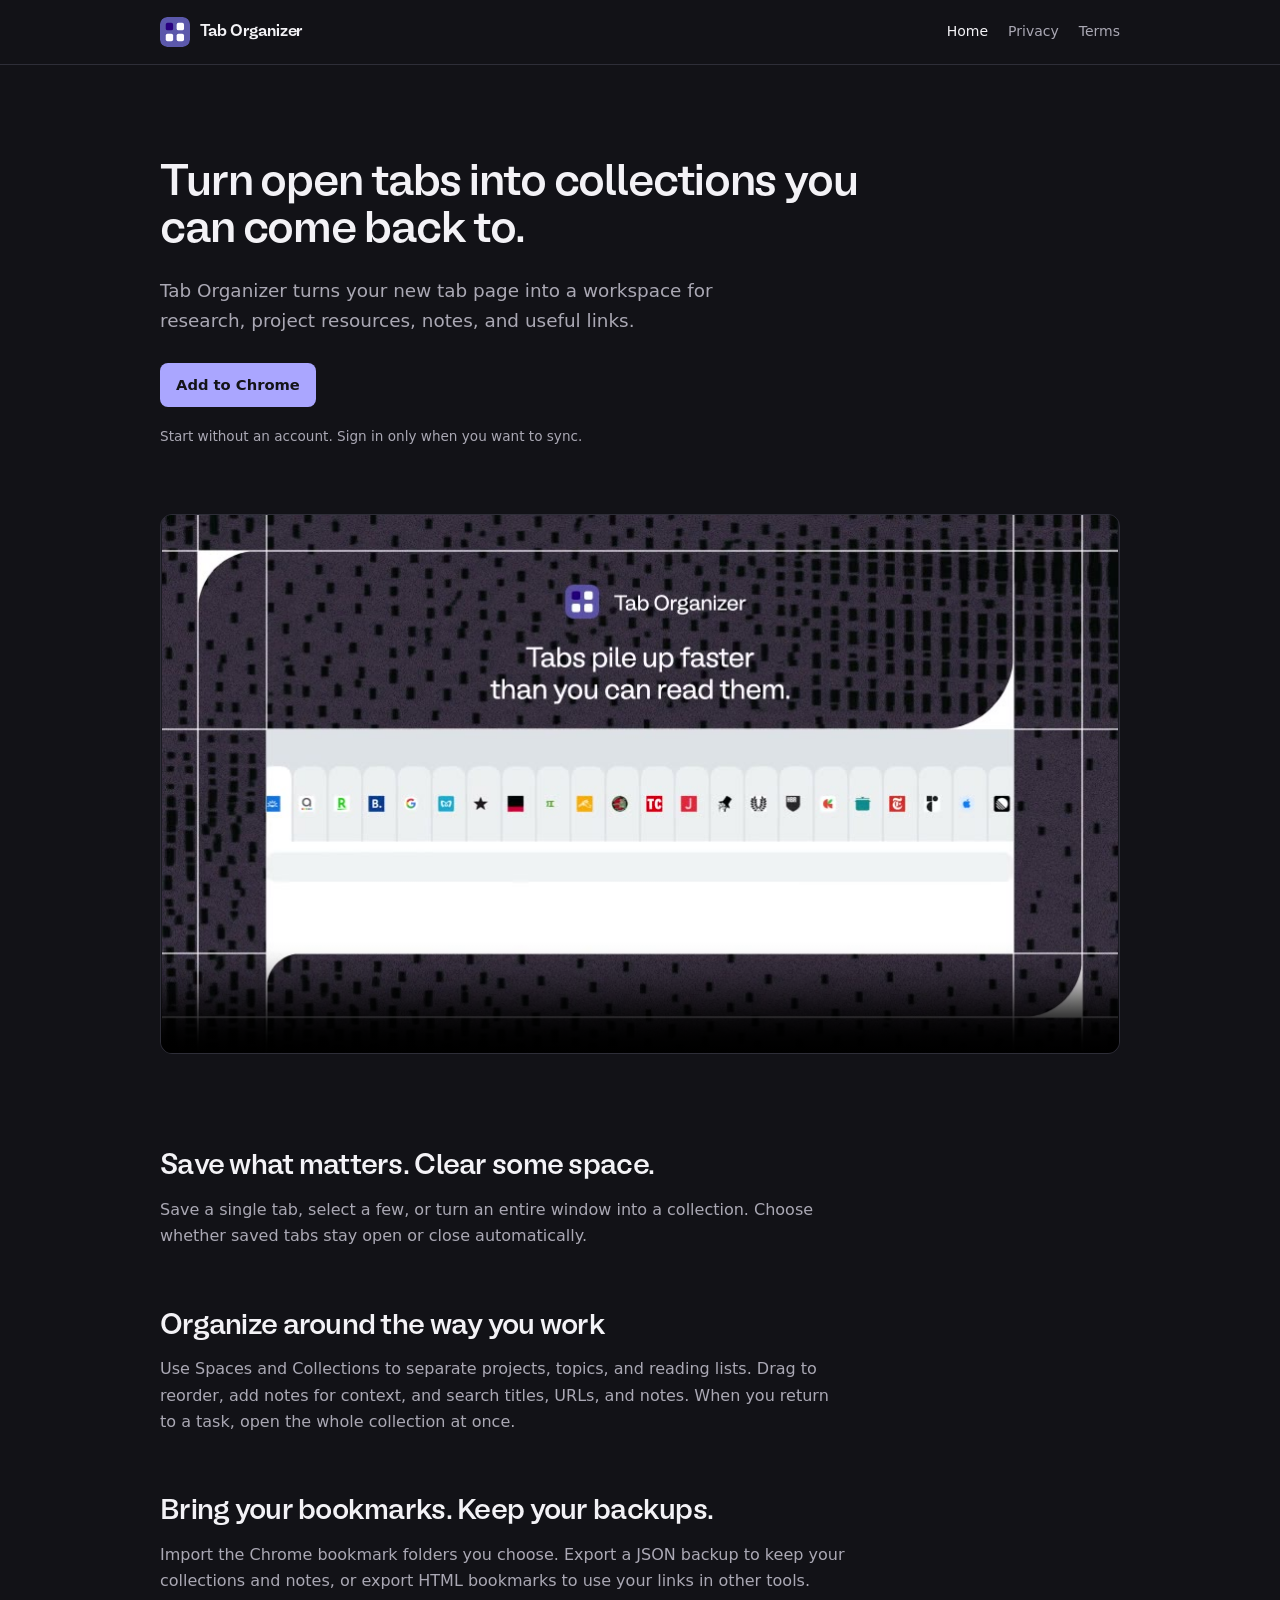
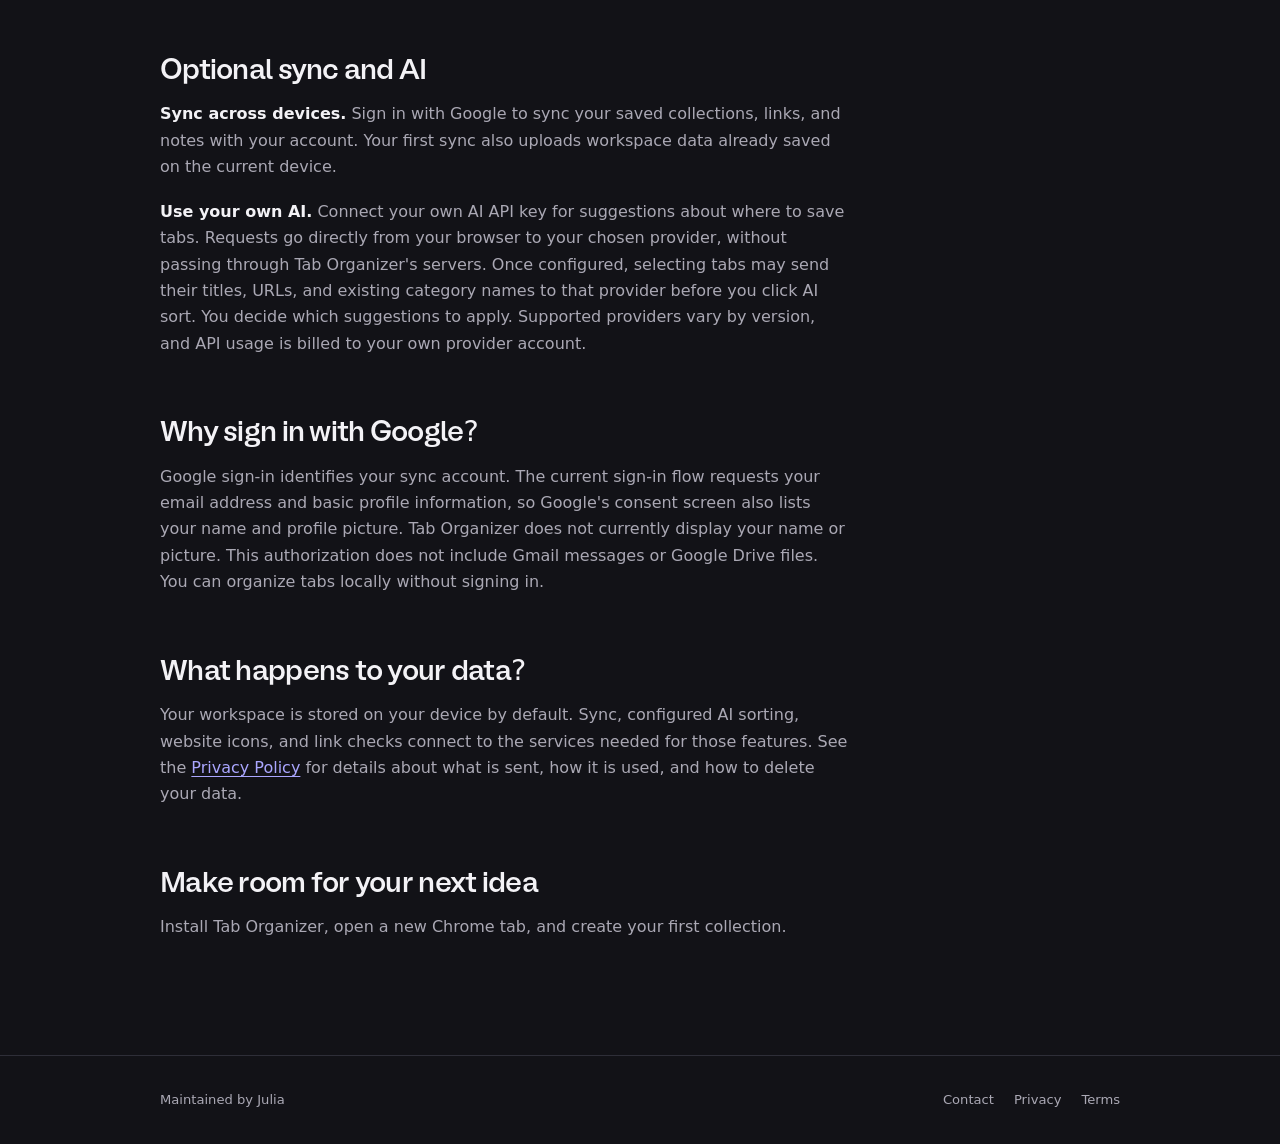
==== commit 56d6fb8b: "Use dark brand theme" ====
--- a/index.html
+++ b/index.html
@@ -6,8 +6,8 @@
   <meta name="google-site-verification" content="kIZrXvDH9I8rc67ymch1c_rf15SznMS1m91wv7QL0Gw">
   <meta name="description" content="Turn open tabs into collections you can come back to.">
   <title>Tab Organizer</title>
-  <link rel="icon" href="app-icon.svg?v=20260928" type="image/svg+xml">
-  <link rel="stylesheet" href="styles.css?v=20260928">
+  <link rel="icon" href="app-icon.svg?v=20260928-dark" type="image/svg+xml">
+  <link rel="stylesheet" href="styles.css?v=20260928-dark">
 </head>
 <body>
   <a class="skip-link" href="#main-content">Skip to content</a>
--- a/styles.css
+++ b/styles.css
@@ -15,30 +15,16 @@
 }
 
 :root {
-  color-scheme: light dark;
-  --canvas: #f8f8fa;
-  --surface: #ffffff;
-  --ink: #202025;
-  --muted: #62626d;
-  --line: #dedee4;
-  --accent: #5350a1;
-  --accent-hover: #353278;
-  --accent-text: #ffffff;
-  --focus: #1769c2;
-}
-
-@media (prefers-color-scheme: dark) {
-  :root {
-    --canvas: #18181b;
-    --surface: #212126;
-    --ink: #f1f1f3;
-    --muted: #b7b7c0;
-    --line: #3b3b42;
-    --accent: #b9b7fa;
-    --accent-hover: #d2d0ff;
-    --accent-text: #18181b;
-    --focus: #75b7ff;
-  }
+  color-scheme: dark;
+  --canvas: #121217;
+  --surface: #1b1b22;
+  --ink: #f3f2f6;
+  --muted: #aaa8b4;
+  --line: #2e2e38;
+  --accent: #aaa6ff;
+  --accent-hover: #cbc8ff;
+  --accent-text: #141419;
+  --focus: #c7c4ff;
 }
 
 * {
